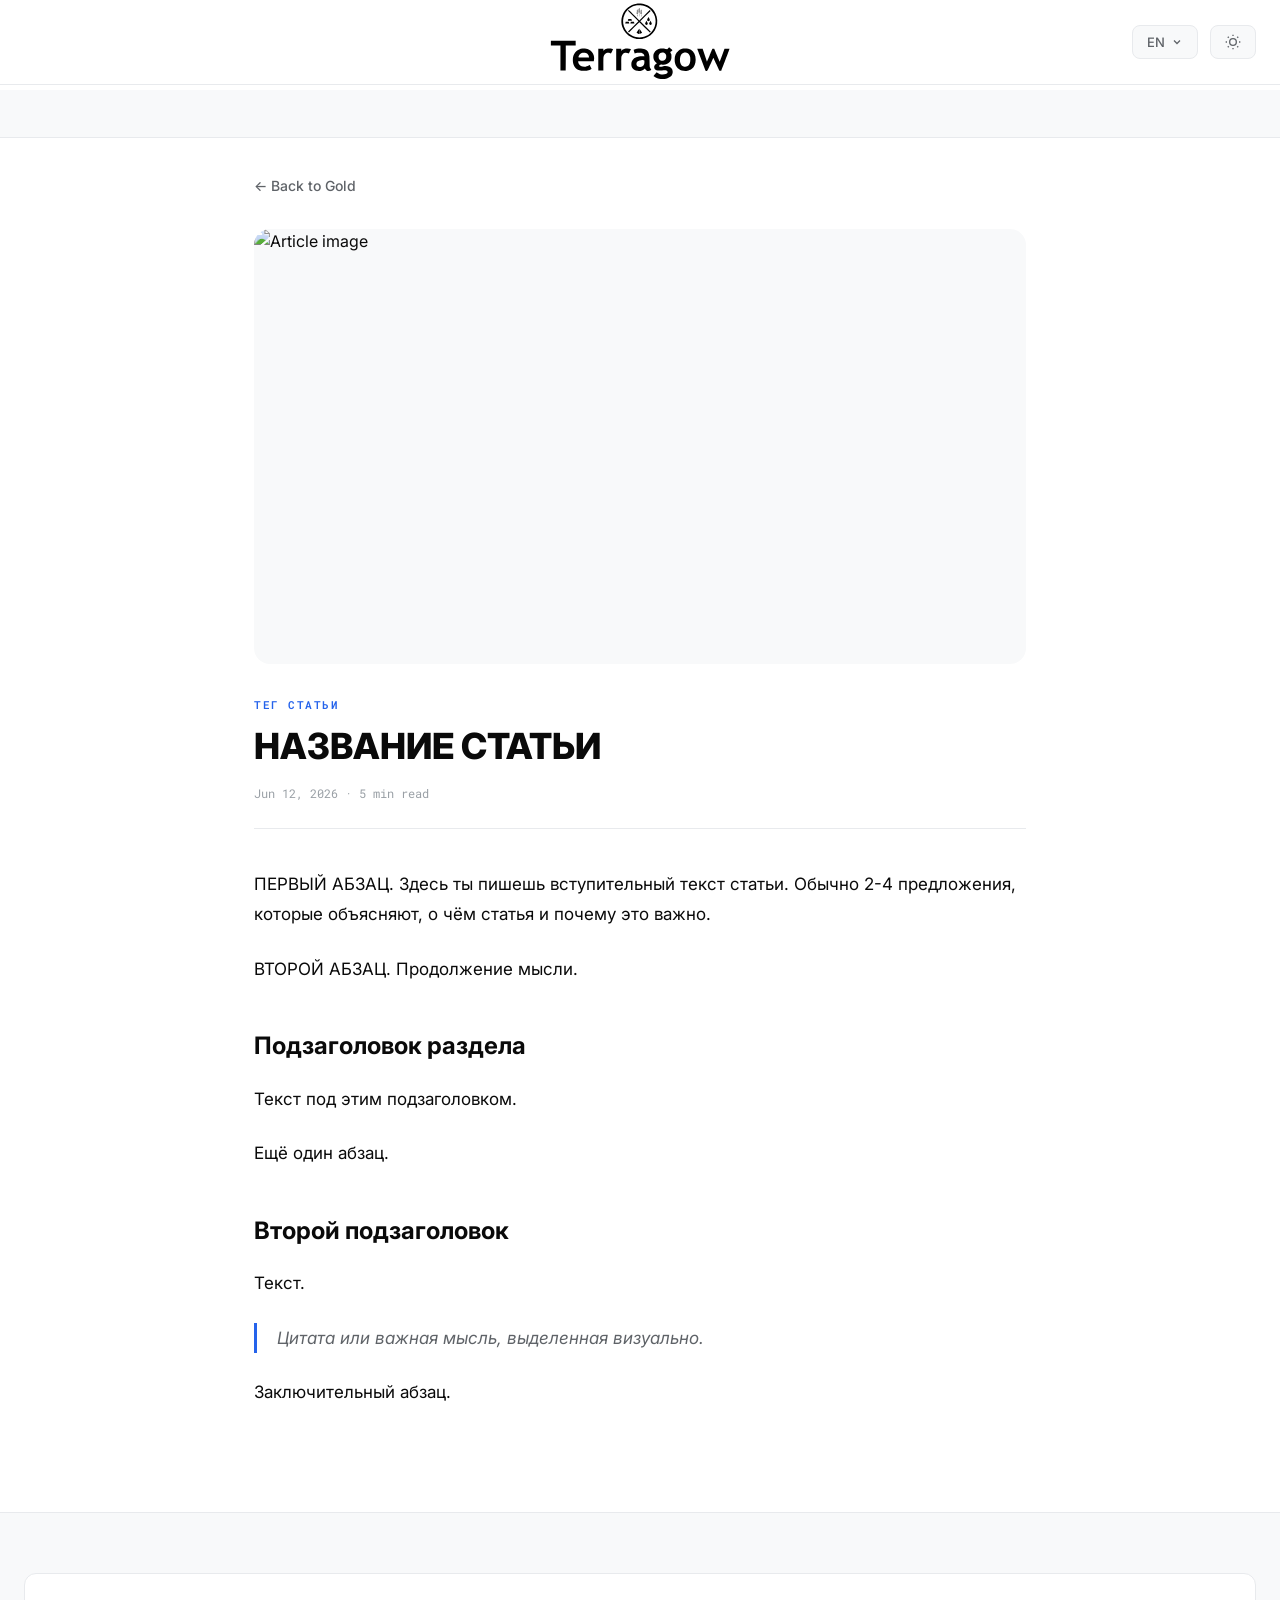
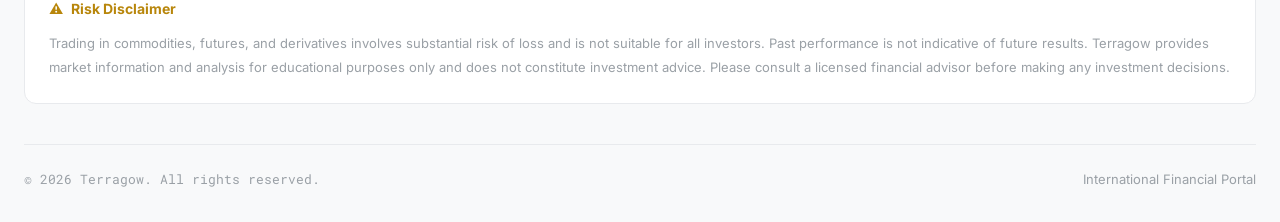
==== articles/_template.html @ ca7bf69d "Add files via upload" ====
<!DOCTYPE html>
<html lang="en">
<head>
    <meta charset="UTF-8">
    <meta name="viewport" content="width=device-width, initial-scale=1.0">

    <!-- ============================================
         ЗАГОЛОВОК СТРАНИЦЫ
         Замени на название статьи (это то, что видно во вкладке браузера)
         ============================================ -->
    <title>НАЗВАНИЕ СТАТЬИ — Terragow</title>

    <!-- Fonts -->
    <link rel="preconnect" href="https://fonts.googleapis.com">
    <link href="https://fonts.googleapis.com/css2?family=Inter:wght@300;400;500;600;700;800&family=Roboto+Mono:wght@400;500;600&display=swap" rel="stylesheet">

    <!-- Styles (из корня сайта) -->
    <link rel="stylesheet" href="../css/style.css">

    <!-- Тема сайта (читается из памяти ДО отрисовки) -->
    <script>
        (function() {
            var theme = localStorage.getItem('terragow-theme') || 'light';
            document.documentElement.setAttribute('data-theme', theme);
        })();
    </script>

    <!-- Google Translate -->
    <div id="google_translate_element" style="display:none;"></div>
    <script>
        function googleTranslateElementInit() {
            new google.translate.TranslateElement({
                pageLanguage: 'en',
                includedLanguages: 'en,ru,es,it,de,fr',
                layout: google.translate.TranslateElement.InlineLayout.SIMPLE,
                autoDisplay: false
            }, 'google_translate_element');
        }
    </script>
    <script src="//translate.google.com/translate_a/element.js?cb=googleTranslateElementInit"></script>

    <!-- TradingView widgets -->
    <script type="module" src="https://widgets.tradingview-widget.com/w/en/tv-ticker-tape.js"></script>
</head>
<body>

    <!-- Header -->
    <header class="header">
        <div class="header-inner">
            <a href="../index.html" class="header-logo">
                <img src="../logo.svg" alt="Terragow">
            </a>
            <div class="header-controls">
                <div class="lang-dropdown">
                    <button class="control-btn" onclick="toggleLangMenu()" id="langBtn">
                        <span id="currentLang">EN</span>
                        <svg width="12" height="12" viewBox="0 0 24 24" fill="none" stroke="currentColor" stroke-width="2.5"><polyline points="6 9 12 15 18 9"/></svg>
                    </button>
                    <div class="lang-menu" id="langMenu">
                        <div class="lang-option active" data-lang="en" onclick="changeLang('en')">🇺🇸 English</div>
                        <div class="lang-option" data-lang="ru" onclick="changeLang('ru')">🇷🇺 Русский</div>
                        <div class="lang-option" data-lang="es" onclick="changeLang('es')">🇪🇸 Español</div>
                        <div class="lang-option" data-lang="it" onclick="changeLang('it')">🇮🇹 Italiano</div>
                        <div class="lang-option" data-lang="de" onclick="changeLang('de')">🇩🇪 Deutsch</div>
                        <div class="lang-option" data-lang="fr" onclick="changeLang('fr')">🇫🇷 Français</div>
                    </div>
                </div>
                <button class="control-btn" onclick="toggleTheme()" id="themeBtn" title="Toggle theme">
                    <svg width="16" height="16" viewBox="0 0 24 24" fill="none" stroke="currentColor" stroke-width="2" id="themeIcon">
                        <circle cx="12" cy="12" r="5"/><line x1="12" y1="1" x2="12" y2="3"/><line x1="12" y1="21" x2="12" y2="23"/><line x1="4.22" y1="4.22" x2="5.64" y2="5.64"/><line x1="18.36" y1="18.36" x2="19.78" y2="19.78"/><line x1="1" y1="12" x2="3" y2="12"/><line x1="21" y1="12" x2="23" y2="12"/><line x1="4.22" y1="19.78" x2="5.64" y2="18.36"/><line x1="18.36" y1="5.64" x2="19.78" y2="4.22"/>
                    </svg>
                </button>
            </div>
        </div>
    </header>

    <!-- Ticker -->
    <div class="ticker-section">
        <tv-ticker-tape
            symbols="CMCMARKETS:GOLD,FOREXCOM:WHEAT,BLACKBULL:BRENT,CAPITALCOM:DXY"
            hide-chart
            item-size="compact">
        </tv-ticker-tape>
    </div>

    <!-- ============================================
         СТАТЬЯ
         ============================================ -->
    <main class="main-content">
        <article class="article-page">

            <!-- Кнопка "Назад"
                 ВАЖНО: замени #gold на нужный раздел: #gold / #oil / #wheat
                 Это вернёт пользователя на главную с открытым нужным табом. -->
            <a class="article-back" href="../index.html#gold">
                ← Back to Gold
            </a>

            <!-- Картинка статьи (16:9, средняя)
                 Положи файл в articles/images/ и укажи имя файла -->
            <div class="article-hero">
                <img src="images/НАЗВАНИЕ-КАРТИНКИ.jpg" alt="Article image">
            </div>

            <!-- Тег статьи (Technical Analysis, Macro, Strategy и т.д.) -->
            <div class="article-page-tag">ТЕГ СТАТЬИ</div>

            <!-- ===== ЗАГОЛОВОК СТАТЬИ ===== -->
            <h1>НАЗВАНИЕ СТАТЬИ</h1>

            <!-- ===== МЕТА (дата · время чтения) ===== -->
            <div class="article-page-meta">Jun 12, 2026 · 5 min read</div>

            <!-- ===== ТЕЛО СТАТЬИ =====
                 Здесь ты пишешь текст.
                 Используй:
                 <p>...</p>            — обычный абзац
                 <h2>...</h2>          — крупный подзаголовок
                 <h3>...</h3>          — мелкий подзаголовок
                 <ul><li>...</li></ul> — маркированный список
                 <blockquote>...</blockquote> — цитата
                 <a href="...">...</a> — ссылка
                 <img src="images/xxx.jpg" alt=""> — картинка внутри текста
            -->
            <div class="article-body">

                <p>ПЕРВЫЙ АБЗАЦ. Здесь ты пишешь вступительный текст статьи. Обычно 2-4 предложения, которые объясняют, о чём статья и почему это важно.</p>

                <p>ВТОРОЙ АБЗАЦ. Продолжение мысли.</p>

                <h2>Подзаголовок раздела</h2>

                <p>Текст под этим подзаголовком.</p>

                <p>Ещё один абзац.</p>

                <h2>Второй подзаголовок</h2>

                <p>Текст.</p>

                <blockquote>Цитата или важная мысль, выделенная визуально.</blockquote>

                <p>Заключительный абзац.</p>

            </div>

        </article>
    </main>

    <!-- Footer -->
    <footer class="footer">
        <div class="footer-inner">
            <div class="footer-disclaimer">
                <h4>⚠️ <span class="footer-risk-title">Risk Disclaimer</span></h4>
                <p class="footer-risk-text">Trading in commodities, futures, and derivatives involves substantial risk of loss and is not suitable for all investors. Past performance is not indicative of future results. Terragow provides market information and analysis for educational purposes only and does not constitute investment advice. Please consult a licensed financial advisor before making any investment decisions.</p>
            </div>
            <div class="footer-bottom">
                <div class="footer-copyright">© 2026 Terragow. All rights reserved.</div>
                <div style="color:var(--text-muted);font-size:13px;">International Financial Portal</div>
            </div>
        </div>
    </footer>

    <!-- Scripts (из корня сайта, поэтому ../js/) -->
    <script src="../js/data.js"></script>
    <script src="../js/main.js"></script>
</body>
</html>
---- css/style.css ----
/* ============================================
   TERRAGOW — Commodity Markets
   Styles
   ============================================ */

/* ===== CSS Variables ===== */
:root {
    --bg-primary: #ffffff;
    --bg-secondary: #f8f9fa;
    --bg-card: #ffffff;
    --bg-hover: #f1f3f4;
    --text-primary: #0a0a0a;
    --text-secondary: #5f6368;
    --text-muted: #9aa0a6;
    --accent-blue: #2563eb;
    --accent-blue-hover: #1d4ed8;
    --accent-gold: #b8860b;
    --price-up: #16a34a;
    --price-down: #dc2626;
    --border: #e8eaed;
    --border-light: #dadce0;
    --shadow: 0 1px 3px rgba(0,0,0,0.08);
    --shadow-hover: 0 4px 12px rgba(0,0,0,0.12);
}

[data-theme="dark"] {
    --bg-primary: #0a0a0a;
    --bg-secondary: #111111;
    --bg-card: #141414;
    --bg-hover: #1a1a1a;
    --text-primary: #ffffff;
    --text-secondary: #a0a0a0;
    --text-muted: #666666;
    --accent-blue: #3b82f6;
    --accent-blue-hover: #60a5fa;
    --accent-gold: #d4af37;
    --price-up: #22c55e;
    --price-down: #ef4444;
    --border: #222222;
    --border-light: #333333;
    --shadow: 0 1px 3px rgba(0,0,0,0.3);
    --shadow-hover: 0 4px 12px rgba(0,0,0,0.5);
}

/* ===== Reset ===== */
* { margin: 0; padding: 0; box-sizing: border-box; }
html { scroll-behavior: smooth; }

body {
    font-family: 'Inter', -apple-system, BlinkMacSystemFont, sans-serif;
    background: var(--bg-primary);
    color: var(--text-primary);
    line-height: 1.6;
    overflow-x: hidden;
    transition: background 0.3s, color 0.3s;
}

/* ===== Header ===== */
.header {
    position: fixed;
    top: 0; left: 0; right: 0;
    z-index: 1000;
    background: var(--bg-primary);
    border-bottom: 1px solid var(--border);
    transition: all 0.3s;
    height: 85px;
}
.header-inner {
    max-width: 1400px;
    margin: 0 auto;
    padding: 0 24px;
    display: flex;
    align-items: center;
    justify-content: center;
    height: 100%;
    position: relative;
}
.header-logo { display: flex; align-items: center; text-decoration: none; }
.header-logo img {
    width: 200px;
    height: auto;
    display: block;
    transition: filter 0.3s;
    min-width: 180px;
}
[data-theme="dark"] .header-logo img { filter: invert(1); }

.header-controls {
    position: absolute;
    right: 24px;
    display: flex;
    align-items: center;
    gap: 12px;
}
.control-btn {
    background: var(--bg-secondary);
    border: 1px solid var(--border);
    color: var(--text-secondary);
    padding: 8px 14px;
    border-radius: 8px;
    font-family: 'Inter', sans-serif;
    font-size: 13px;
    font-weight: 500;
    cursor: pointer;
    display: flex;
    align-items: center;
    gap: 6px;
    transition: all 0.2s;
}
.control-btn:hover { background: var(--bg-hover); color: var(--text-primary); }

/* ===== Language Dropdown ===== */
.lang-dropdown { position: relative; }
.lang-menu {
    position: absolute;
    top: calc(100% + 8px);
    right: 0;
    background: var(--bg-card);
    border: 1px solid var(--border);
    border-radius: 12px;
    padding: 8px;
    min-width: 140px;
    box-shadow: var(--shadow-hover);
    display: none;
    z-index: 1001;
}
.lang-menu.active { display: block; }
.lang-option {
    padding: 8px 12px;
    border-radius: 6px;
    font-size: 13px;
    cursor: pointer;
    transition: background 0.2s;
    display: flex;
    align-items: center;
    gap: 8px;
}
.lang-option:hover { background: var(--bg-hover); }
.lang-option.active { color: var(--accent-blue); font-weight: 600; }

/* ===== Ticker ===== */
.ticker-section {
    position: fixed;
    top: 90px; left: 0; right: 0;
    z-index: 999;
    background: var(--bg-secondary);
    border-bottom: 1px solid var(--border);
    height: 48px;
    overflow: hidden;
}
.ticker-wrapper {
    display: flex;
    align-items: center;
    height: 100%;
    overflow: hidden;
    position: relative;
}
.ticker-track {
    display: flex;
    animation: ticker 30s linear infinite;
    white-space: nowrap;
    will-change: transform;
}
.ticker-track:hover { animation-play-state: paused; }
@keyframes ticker {
    0% { transform: translateX(0); }
    100% { transform: translateX(-50%); }
}
.ticker-item {
    display: inline-flex;
    align-items: center;
    gap: 10px;
    padding: 0 28px;
    font-family: 'Roboto Mono', monospace;
    font-size: 14px;
    font-weight: 500;
    border-right: 1px solid var(--border);
}
.ticker-symbol { color: var(--text-secondary); font-weight: 400; font-size: 13px; }
.ticker-price { color: var(--text-primary); font-weight: 600; }
.ticker-change {
    display: inline-flex;
    align-items: center;
    gap: 4px;
    font-size: 13px;
    font-weight: 500;
}
.ticker-change.up { color: var(--price-up); }
.ticker-change.down { color: var(--price-down); }

/* ===== Main Layout ===== */
.main-content { margin-top: 133px; min-height: calc(100vh - 112px); }

/* ===== Tabs ===== */
.tabs-nav {
    display: flex;
    justify-content: center;
    gap: 0;
    border-bottom: 1px solid var(--border);
    background: var(--bg-primary);
    position: sticky;
    top: 133px;
    z-index: 998;
}
.tab-btn {
    padding: 16px 32px;
    background: none;
    border: none;
    border-bottom: 2px solid transparent;
    color: var(--text-secondary);
    font-family: 'Inter', sans-serif;
    font-size: 15px;
    font-weight: 600;
    cursor: pointer;
    transition: all 0.2s;
    position: relative;
}
.tab-btn:hover { color: var(--text-primary); }
.tab-btn.active { color: var(--accent-blue); border-bottom-color: var(--accent-blue); }

.tab-content { display: none; }
.tab-content.active { display: block; }

/* ===== Section ===== */
.section { max-width: 1400px; margin: 0 auto; padding: 32px 24px 80px; }
.section-grid {
    display: grid;
    grid-template-columns: 1fr 380px;
    gap: 32px;
    align-items: start;
}

/* ===== News Frame (left) ===== */
.news-frame {
    background: var(--bg-card);
    border: 1px solid var(--border);
    border-radius: 16px;
    overflow: hidden;
    display: flex;
    flex-direction: column;
    height: 700px;
}
.news-frame-header {
    padding: 20px 24px;
    border-bottom: 1px solid var(--border);
    display: flex;
    justify-content: space-between;
    align-items: center;
    background: var(--bg-secondary);
}
.news-frame-title { font-size: 16px; font-weight: 700; display: flex; align-items: center; gap: 8px; }
.news-frame-scroll { overflow-y: auto; flex: 1; padding: 8px; }
.news-frame-scroll::-webkit-scrollbar { width: 6px; }
.news-frame-scroll::-webkit-scrollbar-track { background: transparent; }
.news-frame-scroll::-webkit-scrollbar-thumb { background: var(--border-light); border-radius: 3px; }

.news-item {
    padding: 16px;
    border-radius: 12px;
    margin-bottom: 8px;
    transition: all 0.2s;
    border: 1px solid transparent;
}
.news-item:hover { background: var(--bg-hover); border-color: var(--border-light); }
.news-item.flash { background: rgba(37, 99, 235, 0.06); border: 1px solid rgba(37, 99, 235, 0.15); }
.news-item.flash:hover { background: rgba(37, 99, 235, 0.1); }
.news-item-header { display: flex; align-items: center; gap: 8px; margin-bottom: 8px; }
.news-source {
    font-family: 'Roboto Mono', monospace;
    font-size: 11px;
    color: var(--accent-blue);
    font-weight: 600;
    text-transform: uppercase;
    letter-spacing: 0.5px;
}
.news-time { font-family: 'Roboto Mono', monospace; font-size: 11px; color: var(--text-muted); }
.news-flash-icon { color: #f59e0b; font-size: 14px; }
.news-title { font-size: 14px; font-weight: 500; line-height: 1.5; color: var(--text-primary); }
.news-title.flash { font-weight: 600; }

/* ===== Articles Block (right sidebar) ===== */
.articles-block {
    background: var(--bg-card);
    border: 1px solid var(--border);
    border-radius: 16px;
    overflow: hidden;
    display: flex;
    flex-direction: column;
    height: 700px;
}
.articles-block-header {
    padding: 20px 24px;
    border-bottom: 1px solid var(--border);
    background: var(--bg-secondary);
}
.articles-block-title { font-size: 16px; font-weight: 700; }
.articles-list { overflow-y: auto; flex: 1; padding: 16px; }
.articles-list::-webkit-scrollbar { width: 6px; }
.articles-list::-webkit-scrollbar-track { background: transparent; }
.articles-list::-webkit-scrollbar-thumb { background: var(--border-light); border-radius: 3px; }

/* ===== Article Card (link) ===== */
.article-card {
    display: block;
    text-decoration: none;
    color: inherit;
    border-radius: 12px;
    overflow: hidden;
    margin-bottom: 16px;
    border: 1px solid var(--border);
    transition: all 0.3s;
    cursor: pointer;
}
.article-card:hover {
    transform: translateY(-2px);
    box-shadow: var(--shadow-hover);
    border-color: var(--border-light);
}
.article-image {
    width: 100%;
    height: 140px;
    background: var(--bg-secondary);
    display: flex;
    align-items: center;
    justify-content: center;
    font-size: 40px;
    position: relative;
}
.article-image::after {
    content: '';
    position: absolute;
    bottom: 0; left: 0; right: 0;
    height: 50%;
    background: linear-gradient(to top, var(--bg-card), transparent);
}
.article-content { padding: 16px; }
.article-tag {
    font-family: 'Roboto Mono', monospace;
    font-size: 10px;
    font-weight: 600;
    color: var(--accent-blue);
    text-transform: uppercase;
    letter-spacing: 1px;
    margin-bottom: 8px;
}
.article-title { font-size: 14px; font-weight: 600; line-height: 1.4; margin-bottom: 8px; }
.article-meta { font-family: 'Roboto Mono', monospace; font-size: 11px; color: var(--text-muted); }

/* ===== Widgets row ===== */
.widgets-row {
    display: grid;
    grid-template-columns: 1fr 1fr;
    gap: 32px;
}
.widget-card {
    background: var(--bg-card);
    border: 1px solid var(--border);
    border-radius: 16px;
    overflow: hidden;
    height: 400px;
}
.widget-header {
    padding: 16px 20px;
    border-bottom: 1px solid var(--border);
    background: var(--bg-secondary);
    font-size: 14px;
    font-weight: 700;
    color: var(--text-primary);
}
.widget-body { height: calc(100% - 53px); padding: 8px; }
.widget-body iframe { width: 100%; height: 100%; border: 0; }
.widget-placeholder {
    display: flex;
    align-items: center;
    justify-content: center;
    flex-direction: column;
    height: 100%;
    color: var(--text-muted);
    gap: 12px;
}
.tradingview-widget-copyright { display: none !important; }

/* ===== Footer ===== */
.footer {
    background: var(--bg-secondary);
    border-top: 1px solid var(--border);
    padding: 60px 24px 32px;
}
.footer-inner { max-width: 1400px; margin: 0 auto; }
.footer-disclaimer {
    margin-bottom: 40px;
    padding: 24px;
    background: var(--bg-card);
    border: 1px solid var(--border);
    border-radius: 12px;
}
.footer-disclaimer h4 {
    font-size: 14px;
    font-weight: 700;
    margin-bottom: 12px;
    color: var(--accent-gold);
    display: flex;
    align-items: center;
    gap: 8px;
}
.footer-disclaimer p { color: var(--text-muted); font-size: 13px; line-height: 1.8; }
.footer-bottom {
    display: flex;
    justify-content: space-between;
    align-items: center;
    flex-wrap: wrap;
    gap: 16px;
    padding-top: 24px;
    border-top: 1px solid var(--border);
}
.footer-copyright { color: var(--text-muted); font-size: 13px; font-family: 'Roboto Mono', monospace; }

/* ============================================
   ARTICLE PAGE STYLES
   ============================================ */
.article-page {
    max-width: 820px;
    margin: 0 auto;
    padding: 40px 24px 80px;
}
.article-back {
    display: inline-flex;
    align-items: center;
    gap: 8px;
    color: var(--text-secondary);
    text-decoration: none;
    font-size: 14px;
    font-weight: 500;
    margin-bottom: 32px;
    transition: color 0.2s;
}
.article-back:hover { color: var(--accent-blue); }

.article-hero {
    width: 100%;
    aspect-ratio: 16 / 9;
    border-radius: 16px;
    overflow: hidden;
    margin-bottom: 32px;
    background: var(--bg-secondary);
}
.article-hero img {
    width: 100%;
    height: 100%;
    object-fit: cover;
    display: block;
}

.article-page-tag {
    font-family: 'Roboto Mono', monospace;
    font-size: 11px;
    font-weight: 600;
    color: var(--accent-blue);
    text-transform: uppercase;
    letter-spacing: 1.5px;
    margin-bottom: 12px;
}
.article-page h1 {
    font-size: 36px;
    font-weight: 800;
    line-height: 1.2;
    margin-bottom: 16px;
    color: var(--text-primary);
}
.article-page-meta {
    font-family: 'Roboto Mono', monospace;
    font-size: 12px;
    color: var(--text-muted);
    margin-bottom: 40px;
    padding-bottom: 24px;
    border-bottom: 1px solid var(--border);
}
.article-body {
    font-size: 17px;
    line-height: 1.8;
    color: var(--text-primary);
}
.article-body p { margin-bottom: 24px; }
.article-body h2 {
    font-size: 24px;
    font-weight: 700;
    margin: 40px 0 16px;
    color: var(--text-primary);
}
.article-body h3 {
    font-size: 19px;
    font-weight: 700;
    margin: 32px 0 12px;
    color: var(--text-primary);
}
.article-body ul, .article-body ol {
    margin: 0 0 24px 24px;
}
.article-body li { margin-bottom: 8px; }
.article-body blockquote {
    border-left: 3px solid var(--accent-blue);
    padding-left: 20px;
    margin: 24px 0;
    font-style: italic;
    color: var(--text-secondary);
}
.article-body a {
    color: var(--accent-blue);
    text-decoration: none;
    border-bottom: 1px solid var(--accent-blue);
}
.article-body a:hover { color: var(--accent-blue-hover); }
.article-body img {
    max-width: 100%;
    height: auto;
    border-radius: 12px;
    margin: 24px 0;
}

/* ===== Responsive ===== */
@media (max-width: 1024px) {
    .section-grid { grid-template-columns: 1fr; }
    .articles-block { height: auto; max-height: 600px; }
    .widgets-row { grid-template-columns: 1fr; }
    .widget-card { height: 350px; }
    .article-page h1 { font-size: 28px; }
}
@media (max-width: 768px) {
    .header-inner { padding: 0 16px; }
    .header-logo img { width: 160px; min-width: 160px; }
    .header-controls { right: 16px; gap: 8px; }
    .control-btn { padding: 6px 10px; font-size: 12px; }
    .tab-btn { padding: 12px 16px; font-size: 13px; }
    .section { padding: 20px 16px 60px; }
    .news-frame { height: auto; max-height: 600px; }
    .article-page { padding: 24px 16px 60px; }
    .article-page h1 { font-size: 24px; }
    .article-body { font-size: 16px; }
}
@media (max-width: 480px) {
    .header-logo img { width: 140px; min-width: 140px; }
    .tab-btn { padding: 10px 12px; font-size: 12px; }
    .article-page h1 { font-size: 22px; }
}
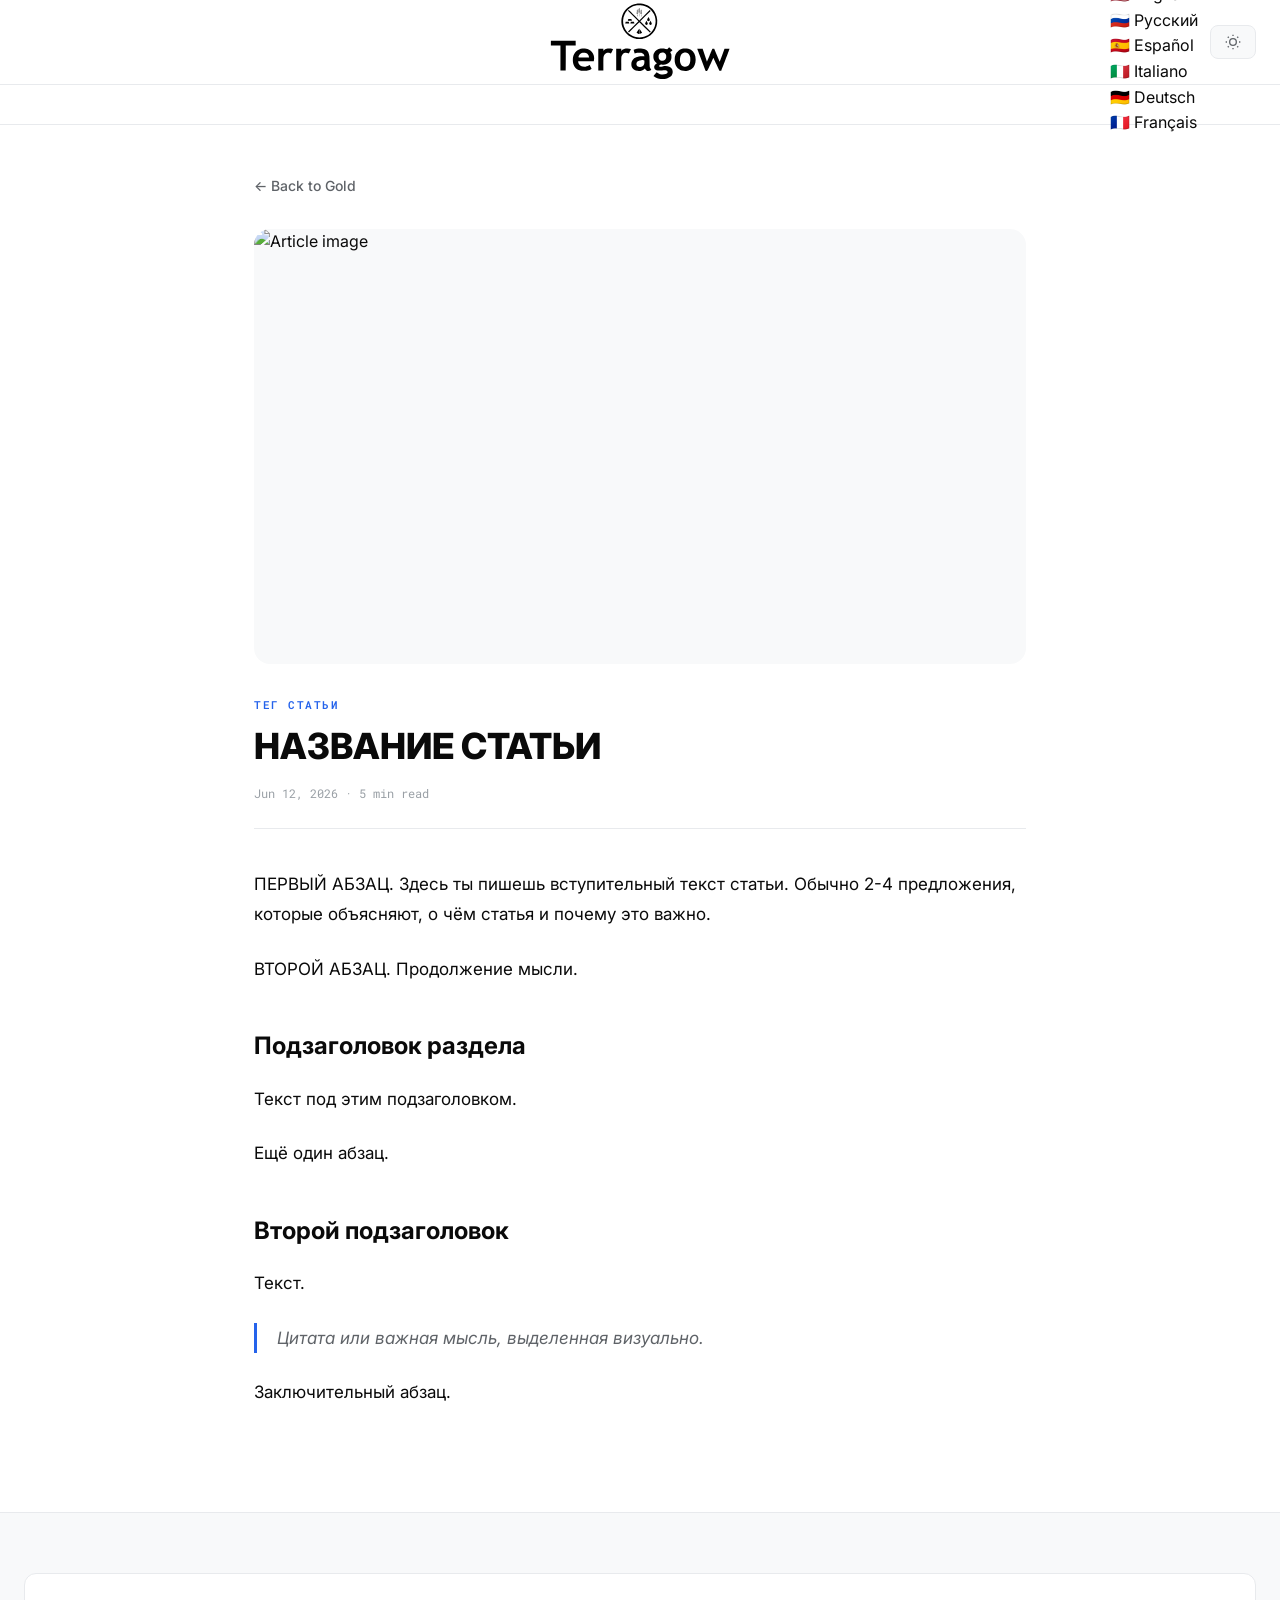
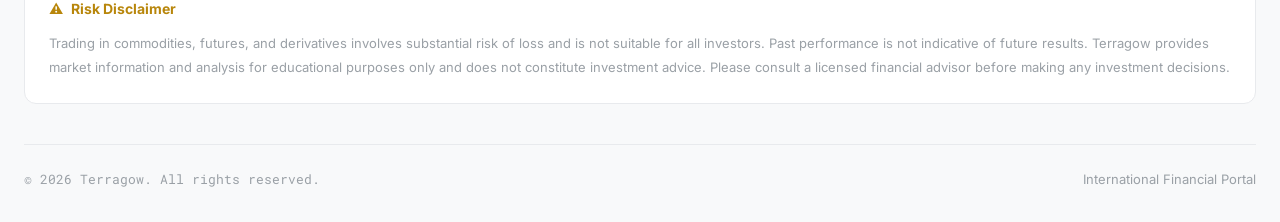
==== commit 06c450e8: "Update _template.html" ====
--- a/articles/_template.html
+++ b/articles/_template.html
@@ -24,20 +24,6 @@
             document.documentElement.setAttribute('data-theme', theme);
         })();
     </script>
-
-    <!-- Google Translate -->
-    <div id="google_translate_element" style="display:none;"></div>
-    <script>
-        function googleTranslateElementInit() {
-            new google.translate.TranslateElement({
-                pageLanguage: 'en',
-                includedLanguages: 'en,ru,es,it,de,fr',
-                layout: google.translate.TranslateElement.InlineLayout.SIMPLE,
-                autoDisplay: false
-            }, 'google_translate_element');
-        }
-    </script>
-    <script src="//translate.google.com/translate_a/element.js?cb=googleTranslateElementInit"></script>
 
     <!-- TradingView widgets -->
     <script type="module" src="https://widgets.tradingview-widget.com/w/en/tv-ticker-tape.js"></script>
@@ -165,4 +151,4 @@
     <script src="../js/data.js"></script>
     <script src="../js/main.js"></script>
 </body>
-</html>+</html>
--- a/css/style.css
+++ b/css/style.css
@@ -109,44 +109,24 @@
 }
 .control-btn:hover { background: var(--bg-hover); color: var(--text-primary); }
 
-/* ===== Language Dropdown ===== */
-.lang-dropdown { position: relative; }
-.lang-menu {
-    position: absolute;
-    top: calc(100% + 8px);
-    right: 0;
-    background: var(--bg-card);
-    border: 1px solid var(--border);
-    border-radius: 12px;
-    padding: 8px;
-    min-width: 140px;
-    box-shadow: var(--shadow-hover);
-    display: none;
-    z-index: 1001;
-}
-.lang-menu.active { display: block; }
-.lang-option {
-    padding: 8px 12px;
-    border-radius: 6px;
-    font-size: 13px;
-    cursor: pointer;
-    transition: background 0.2s;
-    display: flex;
-    align-items: center;
-    gap: 8px;
-}
-.lang-option:hover { background: var(--bg-hover); }
-.lang-option.active { color: var(--accent-blue); font-weight: 600; }
 
 /* ===== Ticker ===== */
 .ticker-section {
     position: fixed;
-    top: 90px; left: 0; right: 0;
+    top: 85px;                /* точно под хедером */
+    left: 0; right: 0;
     z-index: 999;
-    background: var(--bg-secondary);
-    border-bottom: 1px solid var(--border);
-    height: 48px;
-    overflow: hidden;
+    background: var(--bg-primary);
+    border-bottom: 1px solid var(--border);
+    height: 40px;             /* фиксированная высота — обрезает копирайт */
+    overflow: hidden;         /* прячет всё, что не влезло */
+    line-height: 0;
+}
+
+.ticker-section tv-ticker-tape {
+    display: block;
+    width: 100%;
+    margin-top: -4px;         /* компенсируем внутренний отступ виджета сверху */
 }
 .ticker-wrapper {
     display: flex;
@@ -541,4 +521,4 @@
     .header-logo img { width: 140px; min-width: 140px; }
     .tab-btn { padding: 10px 12px; font-size: 12px; }
     .article-page h1 { font-size: 22px; }
-}+}
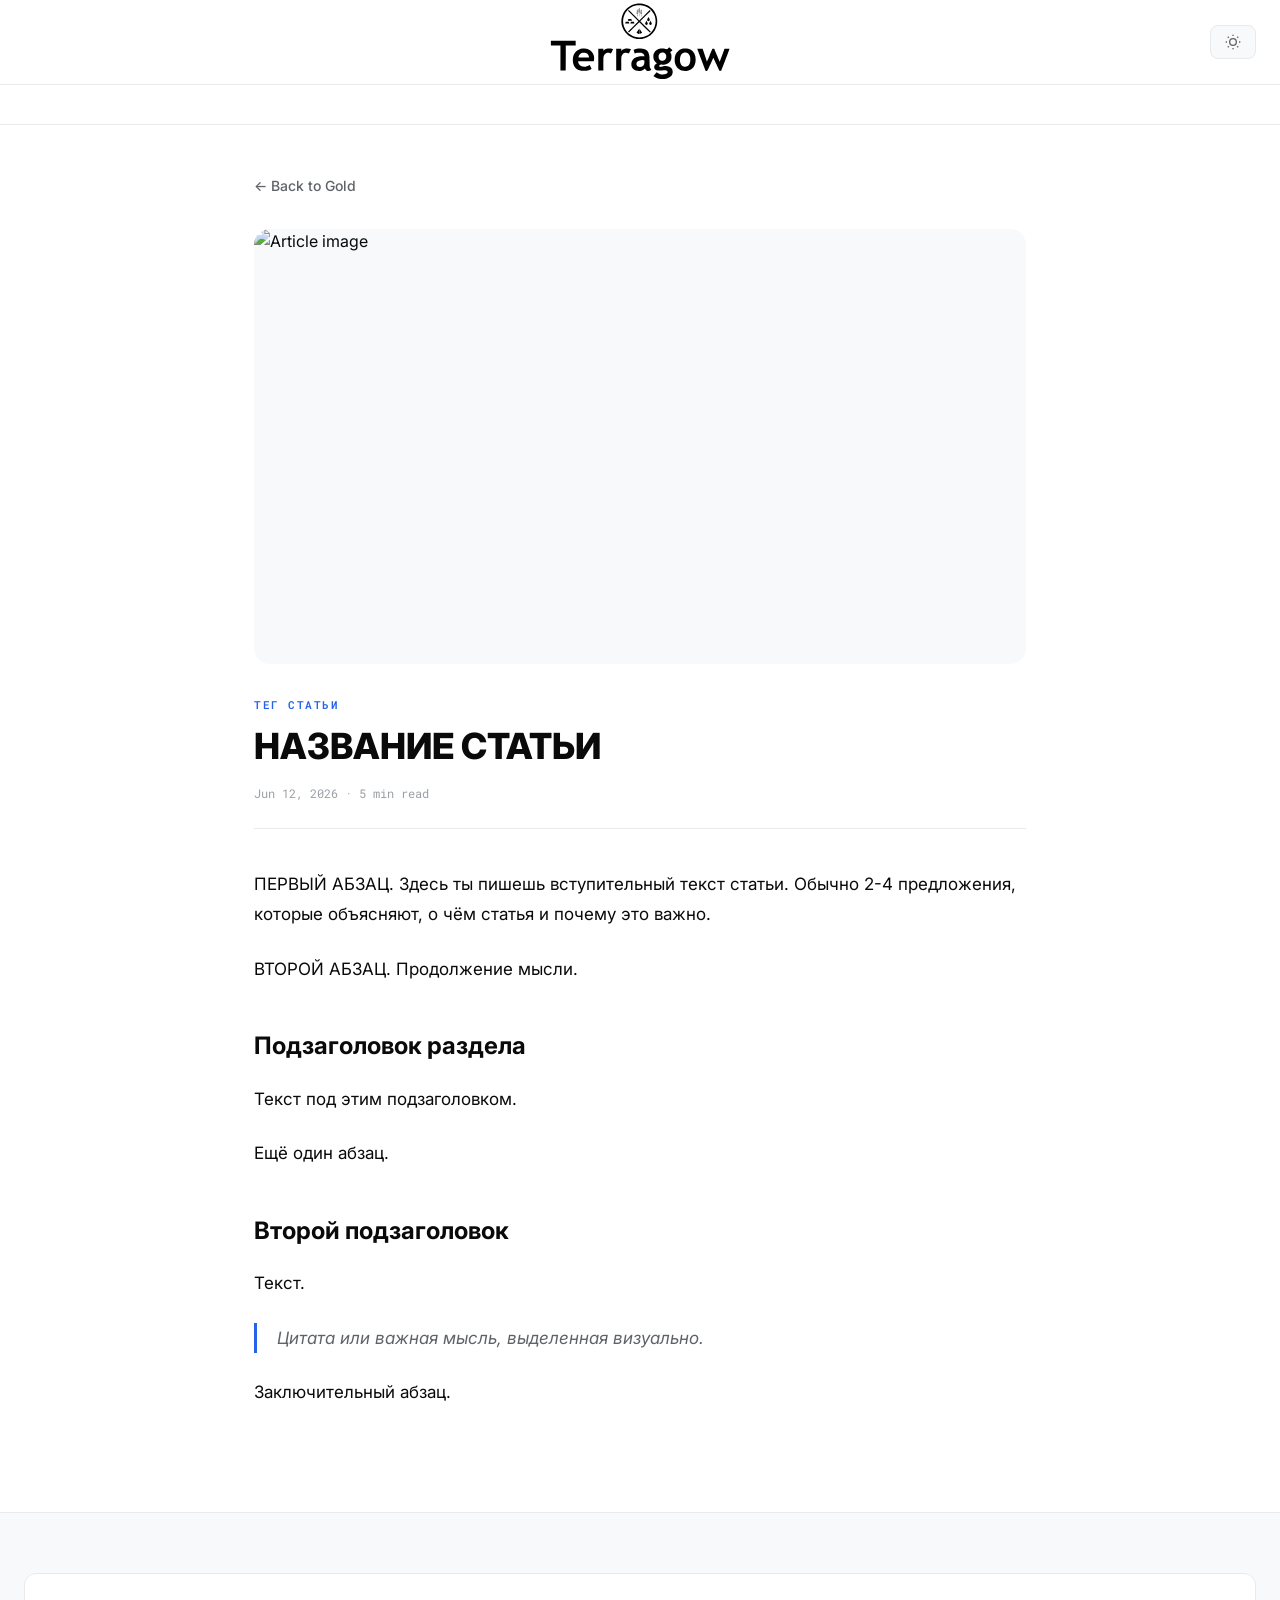
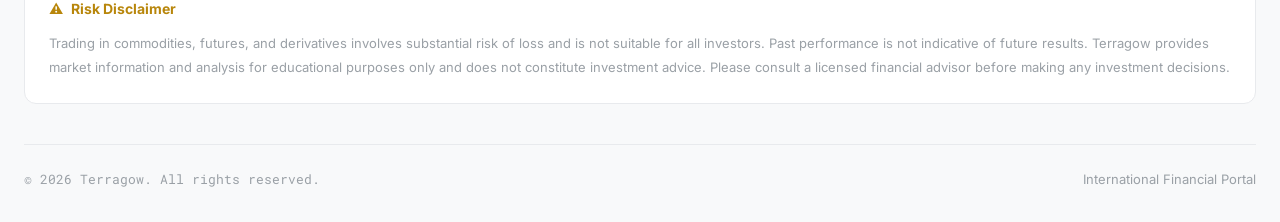
==== commit 38bdf9f2: "Update _template.html" ====
--- a/articles/_template.html
+++ b/articles/_template.html
@@ -37,20 +37,7 @@
                 <img src="../logo.svg" alt="Terragow">
             </a>
             <div class="header-controls">
-                <div class="lang-dropdown">
-                    <button class="control-btn" onclick="toggleLangMenu()" id="langBtn">
-                        <span id="currentLang">EN</span>
-                        <svg width="12" height="12" viewBox="0 0 24 24" fill="none" stroke="currentColor" stroke-width="2.5"><polyline points="6 9 12 15 18 9"/></svg>
-                    </button>
-                    <div class="lang-menu" id="langMenu">
-                        <div class="lang-option active" data-lang="en" onclick="changeLang('en')">🇺🇸 English</div>
-                        <div class="lang-option" data-lang="ru" onclick="changeLang('ru')">🇷🇺 Русский</div>
-                        <div class="lang-option" data-lang="es" onclick="changeLang('es')">🇪🇸 Español</div>
-                        <div class="lang-option" data-lang="it" onclick="changeLang('it')">🇮🇹 Italiano</div>
-                        <div class="lang-option" data-lang="de" onclick="changeLang('de')">🇩🇪 Deutsch</div>
-                        <div class="lang-option" data-lang="fr" onclick="changeLang('fr')">🇫🇷 Français</div>
-                    </div>
-                </div>
+                
                 <button class="control-btn" onclick="toggleTheme()" id="themeBtn" title="Toggle theme">
                     <svg width="16" height="16" viewBox="0 0 24 24" fill="none" stroke="currentColor" stroke-width="2" id="themeIcon">
                         <circle cx="12" cy="12" r="5"/><line x1="12" y1="1" x2="12" y2="3"/><line x1="12" y1="21" x2="12" y2="23"/><line x1="4.22" y1="4.22" x2="5.64" y2="5.64"/><line x1="18.36" y1="18.36" x2="19.78" y2="19.78"/><line x1="1" y1="12" x2="3" y2="12"/><line x1="21" y1="12" x2="23" y2="12"/><line x1="4.22" y1="19.78" x2="5.64" y2="18.36"/><line x1="18.36" y1="5.64" x2="19.78" y2="4.22"/>
